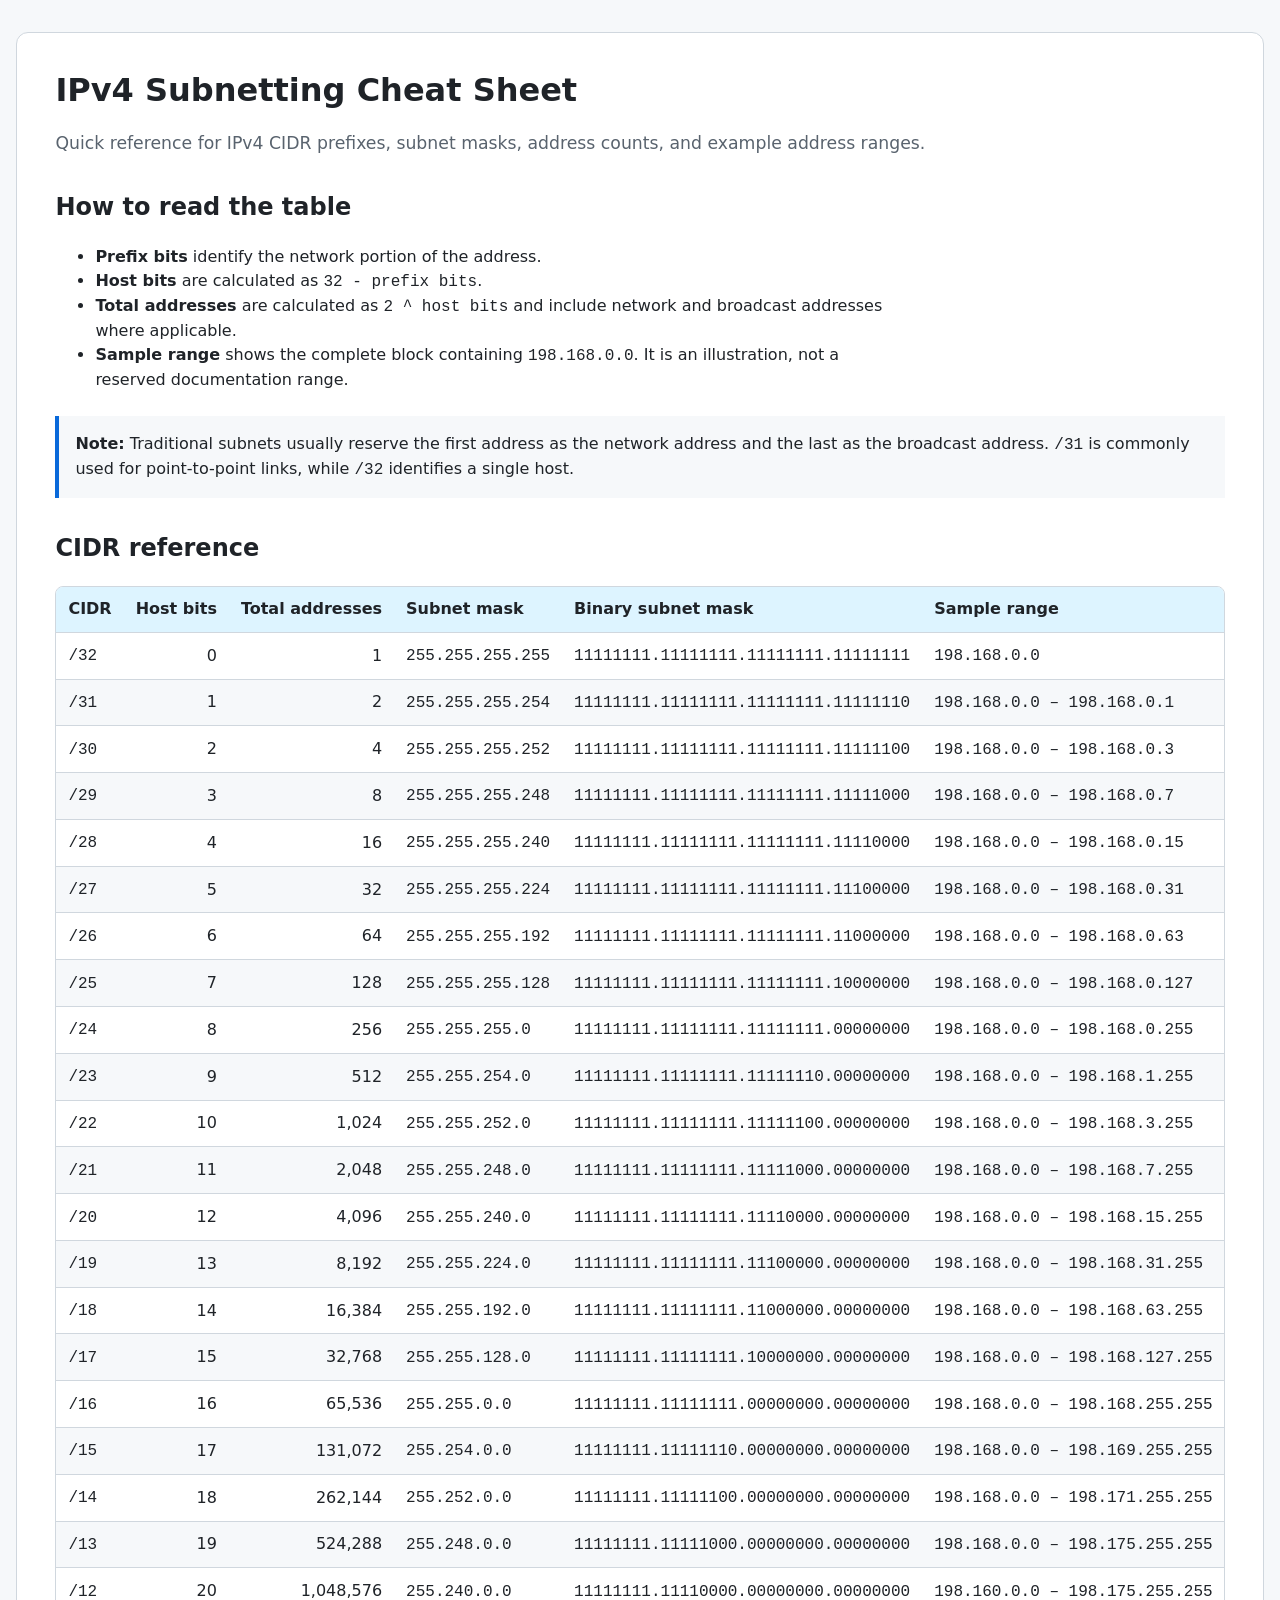
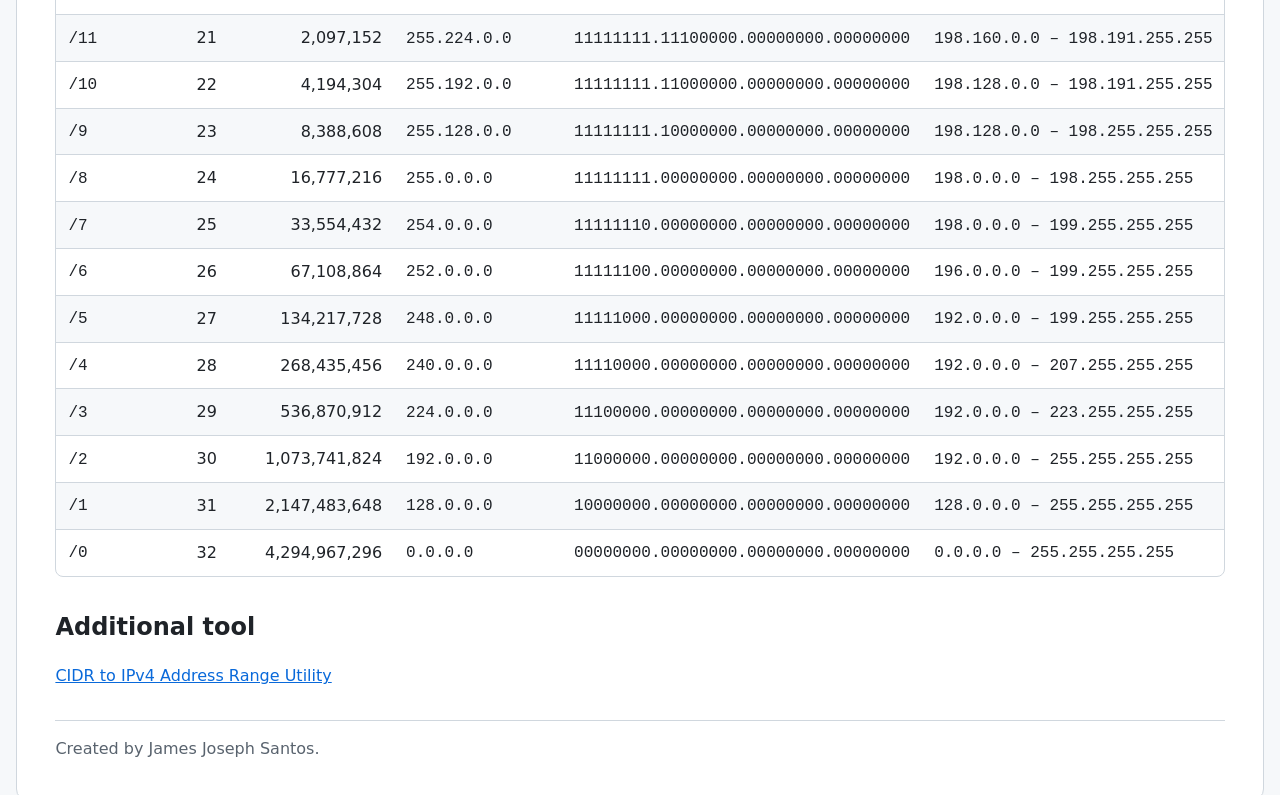
==== references/subnetting/index.html @ ecdc80e5 "Add subnetting reference" ====
<!doctype html>
<html lang="en">
<head>
  <meta charset="utf-8">
  <meta name="viewport" content="width=device-width, initial-scale=1">
  <meta name="description" content="IPv4 subnetting reference for CIDR prefixes, subnet masks, address counts, and sample ranges.">
  <title>IPv4 Subnetting Cheat Sheet</title>
  <style>
    :root {
      color-scheme: light dark;
      --background: #f6f8fa;
      --surface: #ffffff;
      --text: #1f2328;
      --muted: #59636e;
      --border: #d0d7de;
      --accent: #0969da;
      --header: #ddf4ff;
      --stripe: #f6f8fa;
    }

    @media (prefers-color-scheme: dark) {
      :root {
        --background: #0d1117;
        --surface: #161b22;
        --text: #e6edf3;
        --muted: #8d96a0;
        --border: #30363d;
        --accent: #58a6ff;
        --header: #1f3a52;
        --stripe: #1c2128;
      }
    }

    * { box-sizing: border-box; }

    body {
      margin: 0;
      background: var(--background);
      color: var(--text);
      font: 16px/1.5 system-ui, -apple-system, BlinkMacSystemFont, "Segoe UI", sans-serif;
    }

    main {
      width: min(1500px, calc(100% - 2rem));
      margin: 2rem auto;
      padding: clamp(1rem, 3vw, 2.5rem);
      background: var(--surface);
      border: 1px solid var(--border);
      border-radius: 12px;
    }

    h1 { margin-top: 0; line-height: 1.2; }
    h2 { margin-top: 2rem; }
    p, li { max-width: 80ch; }
    .intro { color: var(--muted); font-size: 1.08rem; }

    .note {
      margin: 1.5rem 0;
      padding: 1rem;
      border-left: 4px solid var(--accent);
      background: var(--stripe);
    }

    .table-wrap {
      overflow-x: auto;
      border: 1px solid var(--border);
      border-radius: 8px;
    }

    table {
      width: 100%;
      border-collapse: collapse;
      white-space: nowrap;
      font-variant-numeric: tabular-nums;
    }

    th, td {
      padding: .65rem .75rem;
      text-align: left;
      border-bottom: 1px solid var(--border);
    }

    th {
      position: sticky;
      top: 0;
      background: var(--header);
    }

    tbody tr:nth-child(even) { background: var(--stripe); }
    tbody tr:last-child td { border-bottom: 0; }
    .number { text-align: right; }
    code { font-family: ui-monospace, SFMono-Regular, Consolas, monospace; }
    a { color: var(--accent); }

    footer {
      margin-top: 2rem;
      padding-top: 1rem;
      color: var(--muted);
      border-top: 1px solid var(--border);
    }

    @media print {
      body { background: white; color: black; font-size: 9px; }
      main { width: 100%; margin: 0; padding: 0; border: 0; }
      th { position: static; }
      .table-wrap { overflow: visible; border-color: #999; }
      a { color: black; text-decoration: none; }
    }
  </style>
</head>
<body>
  <main>
    <header>
      <h1>IPv4 Subnetting Cheat Sheet</h1>
      <p class="intro">Quick reference for IPv4 CIDR prefixes, subnet masks, address counts, and example address ranges.</p>
    </header>

    <section aria-labelledby="reading-heading">
      <h2 id="reading-heading">How to read the table</h2>
      <ul>
        <li><strong>Prefix bits</strong> identify the network portion of the address.</li>
        <li><strong>Host bits</strong> are calculated as <code>32 - prefix bits</code>.</li>
        <li><strong>Total addresses</strong> are calculated as <code>2 ^ host bits</code> and include network and broadcast addresses where applicable.</li>
        <li><strong>Sample range</strong> shows the complete block containing <code>198.168.0.0</code>. It is an illustration, not a reserved documentation range.</li>
      </ul>
      <aside class="note">
        <strong>Note:</strong> Traditional subnets usually reserve the first address as the network address and the last as the broadcast address. <code>/31</code> is commonly used for point-to-point links, while <code>/32</code> identifies a single host.
      </aside>
    </section>

    <section aria-labelledby="reference-heading">
      <h2 id="reference-heading">CIDR reference</h2>
      <div class="table-wrap" tabindex="0" role="region" aria-label="Scrollable CIDR reference table">
        <table>
          <thead>
            <tr><th scope="col">CIDR</th><th scope="col" class="number">Host bits</th><th scope="col" class="number">Total addresses</th><th scope="col">Subnet mask</th><th scope="col">Binary subnet mask</th><th scope="col">Sample range</th></tr>
          </thead>
          <tbody>
            <tr><td><code>/32</code></td><td class="number">0</td><td class="number">1</td><td><code>255.255.255.255</code></td><td><code>11111111.11111111.11111111.11111111</code></td><td><code>198.168.0.0</code></td></tr>
            <tr><td><code>/31</code></td><td class="number">1</td><td class="number">2</td><td><code>255.255.255.254</code></td><td><code>11111111.11111111.11111111.11111110</code></td><td><code>198.168.0.0 – 198.168.0.1</code></td></tr>
            <tr><td><code>/30</code></td><td class="number">2</td><td class="number">4</td><td><code>255.255.255.252</code></td><td><code>11111111.11111111.11111111.11111100</code></td><td><code>198.168.0.0 – 198.168.0.3</code></td></tr>
            <tr><td><code>/29</code></td><td class="number">3</td><td class="number">8</td><td><code>255.255.255.248</code></td><td><code>11111111.11111111.11111111.11111000</code></td><td><code>198.168.0.0 – 198.168.0.7</code></td></tr>
            <tr><td><code>/28</code></td><td class="number">4</td><td class="number">16</td><td><code>255.255.255.240</code></td><td><code>11111111.11111111.11111111.11110000</code></td><td><code>198.168.0.0 – 198.168.0.15</code></td></tr>
            <tr><td><code>/27</code></td><td class="number">5</td><td class="number">32</td><td><code>255.255.255.224</code></td><td><code>11111111.11111111.11111111.11100000</code></td><td><code>198.168.0.0 – 198.168.0.31</code></td></tr>
            <tr><td><code>/26</code></td><td class="number">6</td><td class="number">64</td><td><code>255.255.255.192</code></td><td><code>11111111.11111111.11111111.11000000</code></td><td><code>198.168.0.0 – 198.168.0.63</code></td></tr>
            <tr><td><code>/25</code></td><td class="number">7</td><td class="number">128</td><td><code>255.255.255.128</code></td><td><code>11111111.11111111.11111111.10000000</code></td><td><code>198.168.0.0 – 198.168.0.127</code></td></tr>
            <tr><td><code>/24</code></td><td class="number">8</td><td class="number">256</td><td><code>255.255.255.0</code></td><td><code>11111111.11111111.11111111.00000000</code></td><td><code>198.168.0.0 – 198.168.0.255</code></td></tr>
            <tr><td><code>/23</code></td><td class="number">9</td><td class="number">512</td><td><code>255.255.254.0</code></td><td><code>11111111.11111111.11111110.00000000</code></td><td><code>198.168.0.0 – 198.168.1.255</code></td></tr>
            <tr><td><code>/22</code></td><td class="number">10</td><td class="number">1,024</td><td><code>255.255.252.0</code></td><td><code>11111111.11111111.11111100.00000000</code></td><td><code>198.168.0.0 – 198.168.3.255</code></td></tr>
            <tr><td><code>/21</code></td><td class="number">11</td><td class="number">2,048</td><td><code>255.255.248.0</code></td><td><code>11111111.11111111.11111000.00000000</code></td><td><code>198.168.0.0 – 198.168.7.255</code></td></tr>
            <tr><td><code>/20</code></td><td class="number">12</td><td class="number">4,096</td><td><code>255.255.240.0</code></td><td><code>11111111.11111111.11110000.00000000</code></td><td><code>198.168.0.0 – 198.168.15.255</code></td></tr>
            <tr><td><code>/19</code></td><td class="number">13</td><td class="number">8,192</td><td><code>255.255.224.0</code></td><td><code>11111111.11111111.11100000.00000000</code></td><td><code>198.168.0.0 – 198.168.31.255</code></td></tr>
            <tr><td><code>/18</code></td><td class="number">14</td><td class="number">16,384</td><td><code>255.255.192.0</code></td><td><code>11111111.11111111.11000000.00000000</code></td><td><code>198.168.0.0 – 198.168.63.255</code></td></tr>
            <tr><td><code>/17</code></td><td class="number">15</td><td class="number">32,768</td><td><code>255.255.128.0</code></td><td><code>11111111.11111111.10000000.00000000</code></td><td><code>198.168.0.0 – 198.168.127.255</code></td></tr>
            <tr><td><code>/16</code></td><td class="number">16</td><td class="number">65,536</td><td><code>255.255.0.0</code></td><td><code>11111111.11111111.00000000.00000000</code></td><td><code>198.168.0.0 – 198.168.255.255</code></td></tr>
            <tr><td><code>/15</code></td><td class="number">17</td><td class="number">131,072</td><td><code>255.254.0.0</code></td><td><code>11111111.11111110.00000000.00000000</code></td><td><code>198.168.0.0 – 198.169.255.255</code></td></tr>
            <tr><td><code>/14</code></td><td class="number">18</td><td class="number">262,144</td><td><code>255.252.0.0</code></td><td><code>11111111.11111100.00000000.00000000</code></td><td><code>198.168.0.0 – 198.171.255.255</code></td></tr>
            <tr><td><code>/13</code></td><td class="number">19</td><td class="number">524,288</td><td><code>255.248.0.0</code></td><td><code>11111111.11111000.00000000.00000000</code></td><td><code>198.168.0.0 – 198.175.255.255</code></td></tr>
            <tr><td><code>/12</code></td><td class="number">20</td><td class="number">1,048,576</td><td><code>255.240.0.0</code></td><td><code>11111111.11110000.00000000.00000000</code></td><td><code>198.160.0.0 – 198.175.255.255</code></td></tr>
            <tr><td><code>/11</code></td><td class="number">21</td><td class="number">2,097,152</td><td><code>255.224.0.0</code></td><td><code>11111111.11100000.00000000.00000000</code></td><td><code>198.160.0.0 – 198.191.255.255</code></td></tr>
            <tr><td><code>/10</code></td><td class="number">22</td><td class="number">4,194,304</td><td><code>255.192.0.0</code></td><td><code>11111111.11000000.00000000.00000000</code></td><td><code>198.128.0.0 – 198.191.255.255</code></td></tr>
            <tr><td><code>/9</code></td><td class="number">23</td><td class="number">8,388,608</td><td><code>255.128.0.0</code></td><td><code>11111111.10000000.00000000.00000000</code></td><td><code>198.128.0.0 – 198.255.255.255</code></td></tr>
            <tr><td><code>/8</code></td><td class="number">24</td><td class="number">16,777,216</td><td><code>255.0.0.0</code></td><td><code>11111111.00000000.00000000.00000000</code></td><td><code>198.0.0.0 – 198.255.255.255</code></td></tr>
            <tr><td><code>/7</code></td><td class="number">25</td><td class="number">33,554,432</td><td><code>254.0.0.0</code></td><td><code>11111110.00000000.00000000.00000000</code></td><td><code>198.0.0.0 – 199.255.255.255</code></td></tr>
            <tr><td><code>/6</code></td><td class="number">26</td><td class="number">67,108,864</td><td><code>252.0.0.0</code></td><td><code>11111100.00000000.00000000.00000000</code></td><td><code>196.0.0.0 – 199.255.255.255</code></td></tr>
            <tr><td><code>/5</code></td><td class="number">27</td><td class="number">134,217,728</td><td><code>248.0.0.0</code></td><td><code>11111000.00000000.00000000.00000000</code></td><td><code>192.0.0.0 – 199.255.255.255</code></td></tr>
            <tr><td><code>/4</code></td><td class="number">28</td><td class="number">268,435,456</td><td><code>240.0.0.0</code></td><td><code>11110000.00000000.00000000.00000000</code></td><td><code>192.0.0.0 – 207.255.255.255</code></td></tr>
            <tr><td><code>/3</code></td><td class="number">29</td><td class="number">536,870,912</td><td><code>224.0.0.0</code></td><td><code>11100000.00000000.00000000.00000000</code></td><td><code>192.0.0.0 – 223.255.255.255</code></td></tr>
            <tr><td><code>/2</code></td><td class="number">30</td><td class="number">1,073,741,824</td><td><code>192.0.0.0</code></td><td><code>11000000.00000000.00000000.00000000</code></td><td><code>192.0.0.0 – 255.255.255.255</code></td></tr>
            <tr><td><code>/1</code></td><td class="number">31</td><td class="number">2,147,483,648</td><td><code>128.0.0.0</code></td><td><code>10000000.00000000.00000000.00000000</code></td><td><code>128.0.0.0 – 255.255.255.255</code></td></tr>
            <tr><td><code>/0</code></td><td class="number">32</td><td class="number">4,294,967,296</td><td><code>0.0.0.0</code></td><td><code>00000000.00000000.00000000.00000000</code></td><td><code>0.0.0.0 – 255.255.255.255</code></td></tr>
          </tbody>
        </table>
      </div>
    </section>

    <section aria-labelledby="tool-heading">
      <h2 id="tool-heading">Additional tool</h2>
      <p><a href="https://www.ipaddressguide.com/cidr">CIDR to IPv4 Address Range Utility</a></p>
    </section>

    <footer>Created by James Joseph Santos.</footer>
  </main>
</body>
</html>
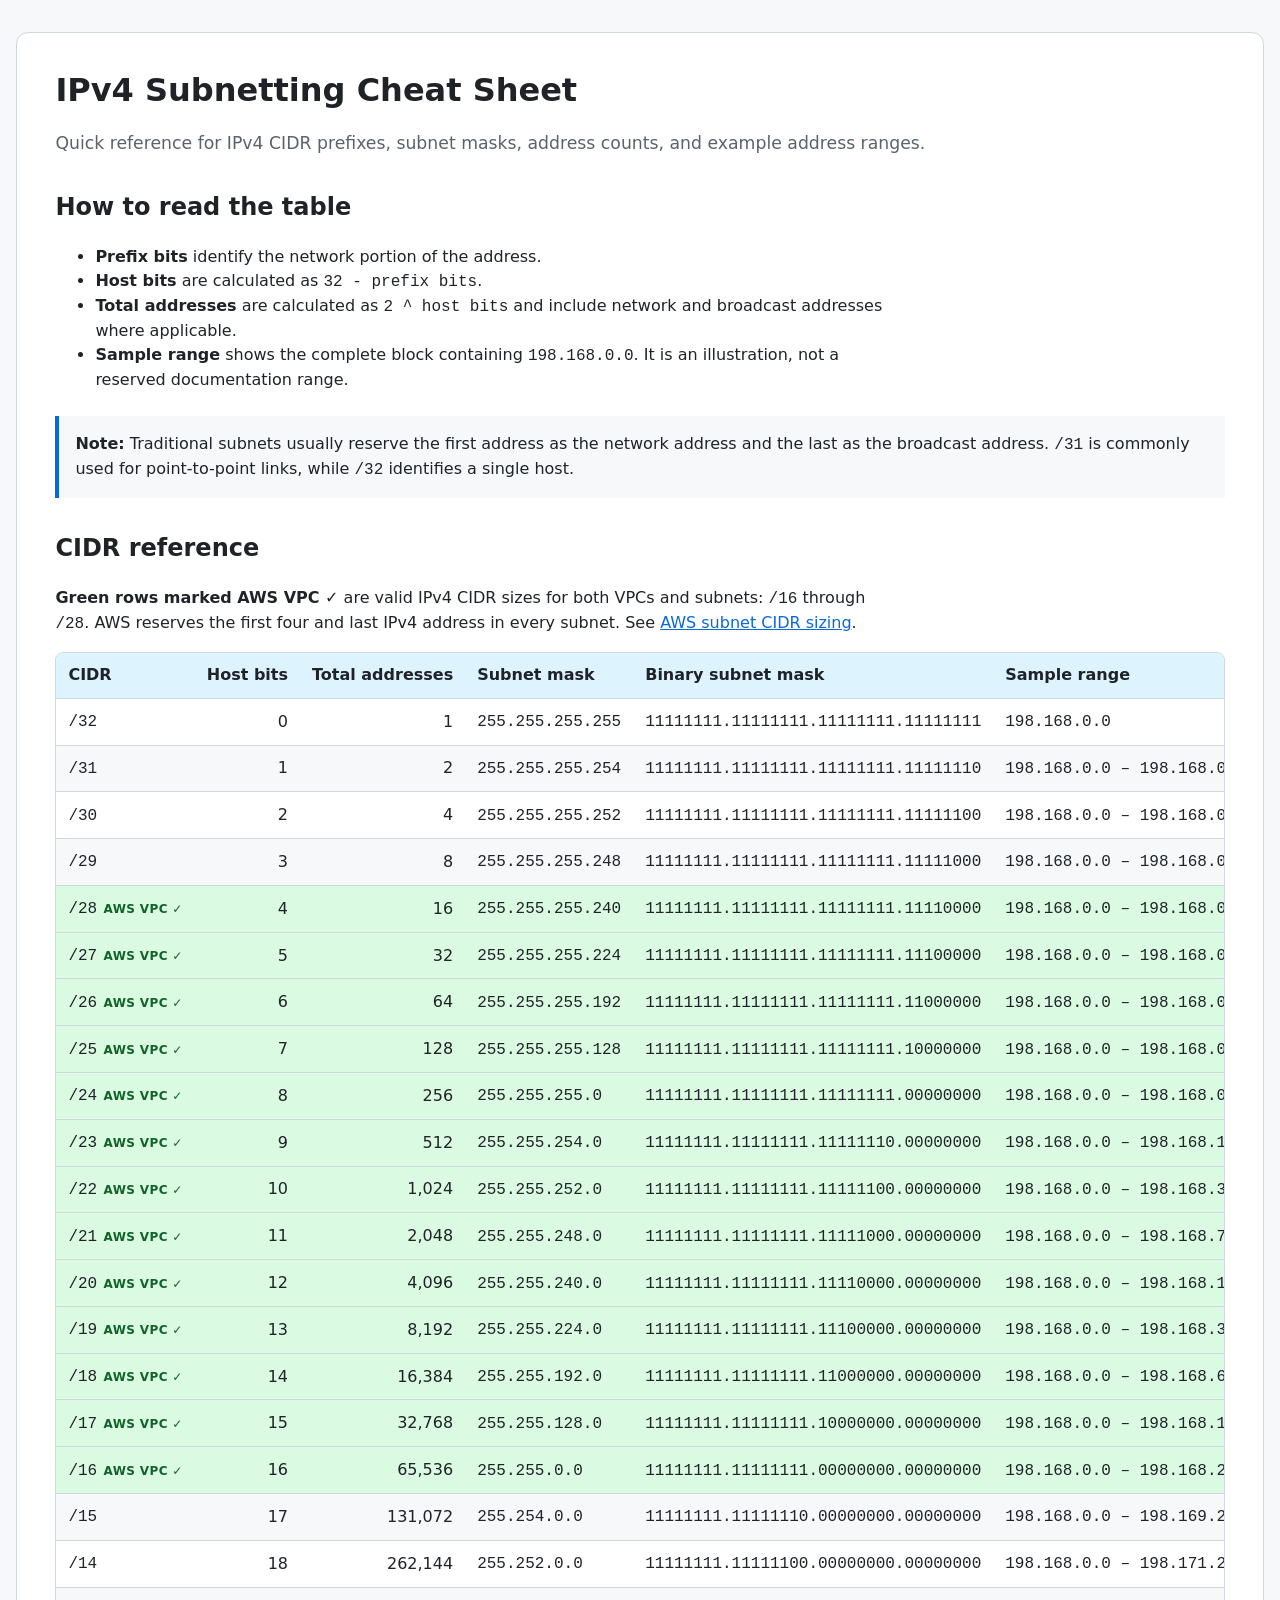
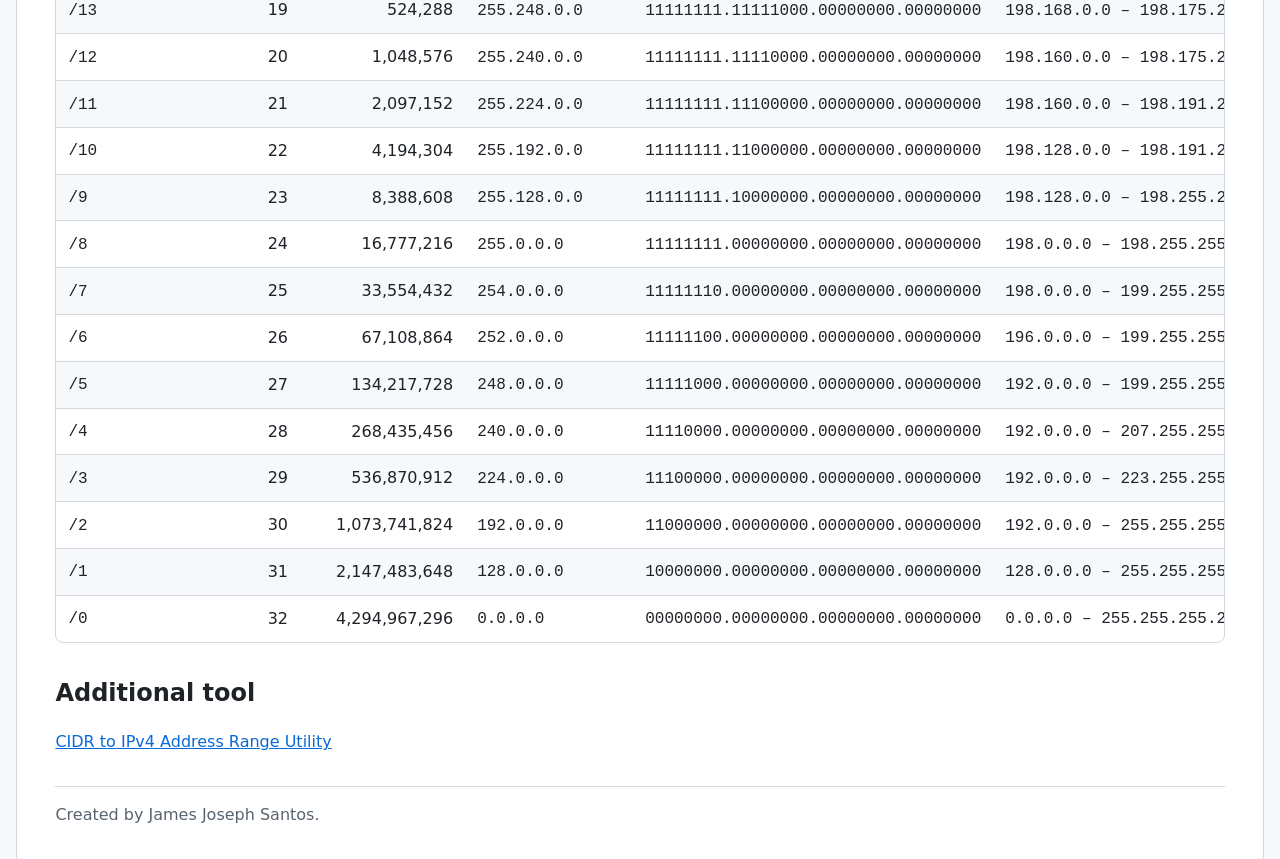
==== commit b8f4ac08: "Highlight AWS-supported CIDR ranges" ====
--- a/references/subnetting/index.html
+++ b/references/subnetting/index.html
@@ -16,6 +16,8 @@
       --accent: #0969da;
       --header: #ddf4ff;
       --stripe: #f6f8fa;
+      --aws-row: #dafbe1;
+      --aws-text: #116329;
     }
 
     @media (prefers-color-scheme: dark) {
@@ -28,6 +30,8 @@
         --accent: #58a6ff;
         --header: #1f3a52;
         --stripe: #1c2128;
+        --aws-row: #173b25;
+        --aws-text: #7ee787;
       }
     }
 
@@ -87,8 +91,16 @@
     }
 
     tbody tr:nth-child(even) { background: var(--stripe); }
+    tbody tr.aws-supported { background: var(--aws-row); }
     tbody tr:last-child td { border-bottom: 0; }
     .number { text-align: right; }
+    .aws-badge {
+      margin-left: .4rem;
+      color: var(--aws-text);
+      font-size: .75rem;
+      font-weight: 700;
+      letter-spacing: .03em;
+    }
     code { font-family: ui-monospace, SFMono-Regular, Consolas, monospace; }
     a { color: var(--accent); }
 
@@ -130,6 +142,7 @@
 
     <section aria-labelledby="reference-heading">
       <h2 id="reference-heading">CIDR reference</h2>
+      <p><strong>Green rows marked AWS VPC ✓</strong> are valid IPv4 CIDR sizes for both VPCs and subnets: <code>/16</code> through <code>/28</code>. AWS reserves the first four and last IPv4 address in every subnet. See <a href="https://docs.aws.amazon.com/vpc/latest/userguide/subnet-sizing.html">AWS subnet CIDR sizing</a>.</p>
       <div class="table-wrap" tabindex="0" role="region" aria-label="Scrollable CIDR reference table">
         <table>
           <thead>
@@ -140,19 +153,19 @@
             <tr><td><code>/31</code></td><td class="number">1</td><td class="number">2</td><td><code>255.255.255.254</code></td><td><code>11111111.11111111.11111111.11111110</code></td><td><code>198.168.0.0 – 198.168.0.1</code></td></tr>
             <tr><td><code>/30</code></td><td class="number">2</td><td class="number">4</td><td><code>255.255.255.252</code></td><td><code>11111111.11111111.11111111.11111100</code></td><td><code>198.168.0.0 – 198.168.0.3</code></td></tr>
             <tr><td><code>/29</code></td><td class="number">3</td><td class="number">8</td><td><code>255.255.255.248</code></td><td><code>11111111.11111111.11111111.11111000</code></td><td><code>198.168.0.0 – 198.168.0.7</code></td></tr>
-            <tr><td><code>/28</code></td><td class="number">4</td><td class="number">16</td><td><code>255.255.255.240</code></td><td><code>11111111.11111111.11111111.11110000</code></td><td><code>198.168.0.0 – 198.168.0.15</code></td></tr>
-            <tr><td><code>/27</code></td><td class="number">5</td><td class="number">32</td><td><code>255.255.255.224</code></td><td><code>11111111.11111111.11111111.11100000</code></td><td><code>198.168.0.0 – 198.168.0.31</code></td></tr>
-            <tr><td><code>/26</code></td><td class="number">6</td><td class="number">64</td><td><code>255.255.255.192</code></td><td><code>11111111.11111111.11111111.11000000</code></td><td><code>198.168.0.0 – 198.168.0.63</code></td></tr>
-            <tr><td><code>/25</code></td><td class="number">7</td><td class="number">128</td><td><code>255.255.255.128</code></td><td><code>11111111.11111111.11111111.10000000</code></td><td><code>198.168.0.0 – 198.168.0.127</code></td></tr>
-            <tr><td><code>/24</code></td><td class="number">8</td><td class="number">256</td><td><code>255.255.255.0</code></td><td><code>11111111.11111111.11111111.00000000</code></td><td><code>198.168.0.0 – 198.168.0.255</code></td></tr>
-            <tr><td><code>/23</code></td><td class="number">9</td><td class="number">512</td><td><code>255.255.254.0</code></td><td><code>11111111.11111111.11111110.00000000</code></td><td><code>198.168.0.0 – 198.168.1.255</code></td></tr>
-            <tr><td><code>/22</code></td><td class="number">10</td><td class="number">1,024</td><td><code>255.255.252.0</code></td><td><code>11111111.11111111.11111100.00000000</code></td><td><code>198.168.0.0 – 198.168.3.255</code></td></tr>
-            <tr><td><code>/21</code></td><td class="number">11</td><td class="number">2,048</td><td><code>255.255.248.0</code></td><td><code>11111111.11111111.11111000.00000000</code></td><td><code>198.168.0.0 – 198.168.7.255</code></td></tr>
-            <tr><td><code>/20</code></td><td class="number">12</td><td class="number">4,096</td><td><code>255.255.240.0</code></td><td><code>11111111.11111111.11110000.00000000</code></td><td><code>198.168.0.0 – 198.168.15.255</code></td></tr>
-            <tr><td><code>/19</code></td><td class="number">13</td><td class="number">8,192</td><td><code>255.255.224.0</code></td><td><code>11111111.11111111.11100000.00000000</code></td><td><code>198.168.0.0 – 198.168.31.255</code></td></tr>
-            <tr><td><code>/18</code></td><td class="number">14</td><td class="number">16,384</td><td><code>255.255.192.0</code></td><td><code>11111111.11111111.11000000.00000000</code></td><td><code>198.168.0.0 – 198.168.63.255</code></td></tr>
-            <tr><td><code>/17</code></td><td class="number">15</td><td class="number">32,768</td><td><code>255.255.128.0</code></td><td><code>11111111.11111111.10000000.00000000</code></td><td><code>198.168.0.0 – 198.168.127.255</code></td></tr>
-            <tr><td><code>/16</code></td><td class="number">16</td><td class="number">65,536</td><td><code>255.255.0.0</code></td><td><code>11111111.11111111.00000000.00000000</code></td><td><code>198.168.0.0 – 198.168.255.255</code></td></tr>
+            <tr class="aws-supported"><td><code>/28</code><span class="aws-badge">AWS VPC ✓</span></td><td class="number">4</td><td class="number">16</td><td><code>255.255.255.240</code></td><td><code>11111111.11111111.11111111.11110000</code></td><td><code>198.168.0.0 – 198.168.0.15</code></td></tr>
+            <tr class="aws-supported"><td><code>/27</code><span class="aws-badge">AWS VPC ✓</span></td><td class="number">5</td><td class="number">32</td><td><code>255.255.255.224</code></td><td><code>11111111.11111111.11111111.11100000</code></td><td><code>198.168.0.0 – 198.168.0.31</code></td></tr>
+            <tr class="aws-supported"><td><code>/26</code><span class="aws-badge">AWS VPC ✓</span></td><td class="number">6</td><td class="number">64</td><td><code>255.255.255.192</code></td><td><code>11111111.11111111.11111111.11000000</code></td><td><code>198.168.0.0 – 198.168.0.63</code></td></tr>
+            <tr class="aws-supported"><td><code>/25</code><span class="aws-badge">AWS VPC ✓</span></td><td class="number">7</td><td class="number">128</td><td><code>255.255.255.128</code></td><td><code>11111111.11111111.11111111.10000000</code></td><td><code>198.168.0.0 – 198.168.0.127</code></td></tr>
+            <tr class="aws-supported"><td><code>/24</code><span class="aws-badge">AWS VPC ✓</span></td><td class="number">8</td><td class="number">256</td><td><code>255.255.255.0</code></td><td><code>11111111.11111111.11111111.00000000</code></td><td><code>198.168.0.0 – 198.168.0.255</code></td></tr>
+            <tr class="aws-supported"><td><code>/23</code><span class="aws-badge">AWS VPC ✓</span></td><td class="number">9</td><td class="number">512</td><td><code>255.255.254.0</code></td><td><code>11111111.11111111.11111110.00000000</code></td><td><code>198.168.0.0 – 198.168.1.255</code></td></tr>
+            <tr class="aws-supported"><td><code>/22</code><span class="aws-badge">AWS VPC ✓</span></td><td class="number">10</td><td class="number">1,024</td><td><code>255.255.252.0</code></td><td><code>11111111.11111111.11111100.00000000</code></td><td><code>198.168.0.0 – 198.168.3.255</code></td></tr>
+            <tr class="aws-supported"><td><code>/21</code><span class="aws-badge">AWS VPC ✓</span></td><td class="number">11</td><td class="number">2,048</td><td><code>255.255.248.0</code></td><td><code>11111111.11111111.11111000.00000000</code></td><td><code>198.168.0.0 – 198.168.7.255</code></td></tr>
+            <tr class="aws-supported"><td><code>/20</code><span class="aws-badge">AWS VPC ✓</span></td><td class="number">12</td><td class="number">4,096</td><td><code>255.255.240.0</code></td><td><code>11111111.11111111.11110000.00000000</code></td><td><code>198.168.0.0 – 198.168.15.255</code></td></tr>
+            <tr class="aws-supported"><td><code>/19</code><span class="aws-badge">AWS VPC ✓</span></td><td class="number">13</td><td class="number">8,192</td><td><code>255.255.224.0</code></td><td><code>11111111.11111111.11100000.00000000</code></td><td><code>198.168.0.0 – 198.168.31.255</code></td></tr>
+            <tr class="aws-supported"><td><code>/18</code><span class="aws-badge">AWS VPC ✓</span></td><td class="number">14</td><td class="number">16,384</td><td><code>255.255.192.0</code></td><td><code>11111111.11111111.11000000.00000000</code></td><td><code>198.168.0.0 – 198.168.63.255</code></td></tr>
+            <tr class="aws-supported"><td><code>/17</code><span class="aws-badge">AWS VPC ✓</span></td><td class="number">15</td><td class="number">32,768</td><td><code>255.255.128.0</code></td><td><code>11111111.11111111.10000000.00000000</code></td><td><code>198.168.0.0 – 198.168.127.255</code></td></tr>
+            <tr class="aws-supported"><td><code>/16</code><span class="aws-badge">AWS VPC ✓</span></td><td class="number">16</td><td class="number">65,536</td><td><code>255.255.0.0</code></td><td><code>11111111.11111111.00000000.00000000</code></td><td><code>198.168.0.0 – 198.168.255.255</code></td></tr>
             <tr><td><code>/15</code></td><td class="number">17</td><td class="number">131,072</td><td><code>255.254.0.0</code></td><td><code>11111111.11111110.00000000.00000000</code></td><td><code>198.168.0.0 – 198.169.255.255</code></td></tr>
             <tr><td><code>/14</code></td><td class="number">18</td><td class="number">262,144</td><td><code>255.252.0.0</code></td><td><code>11111111.11111100.00000000.00000000</code></td><td><code>198.168.0.0 – 198.171.255.255</code></td></tr>
             <tr><td><code>/13</code></td><td class="number">19</td><td class="number">524,288</td><td><code>255.248.0.0</code></td><td><code>11111111.11111000.00000000.00000000</code></td><td><code>198.168.0.0 – 198.175.255.255</code></td></tr>
